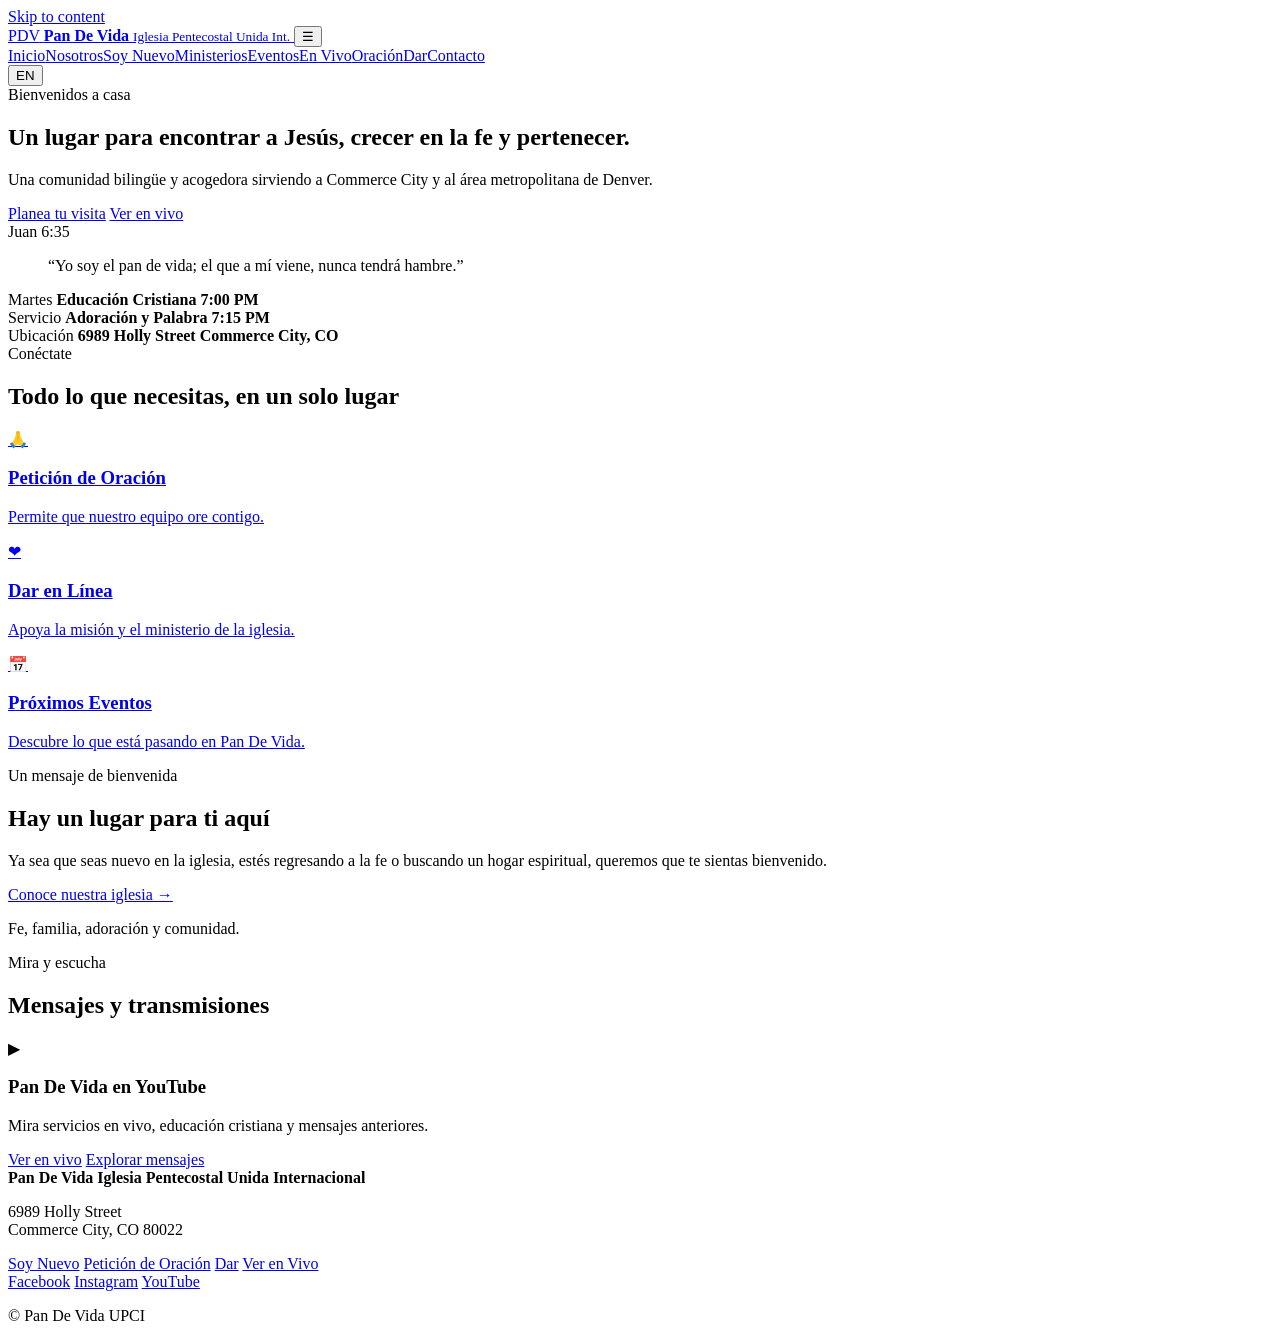
==== index.html @ 7f4f4ca1 "Add files via upload" ====
<!doctype html>
<html lang="es">
<head>
  <meta charset="utf-8">
  <meta name="viewport" content="width=device-width, initial-scale=1">
  <meta name="theme-color" content="#10283c">
  <meta name="description" content="Pan De Vida Iglesia Pentecostal Unida Internacional in Commerce City, Colorado.">
  <title>Inicio | Pan De Vida UPCI</title>
  <link rel="preconnect" href="https://fonts.googleapis.com">
  <link rel="preconnect" href="https://fonts.gstatic.com" crossorigin>
  <link href="https://fonts.googleapis.com/css2?family=DM+Sans:wght@400;500;600;700&family=Playfair+Display:wght@600;700&display=swap" rel="stylesheet">
  <link rel="stylesheet" href="assets/styles.css">
  <script defer src="assets/app.js"></script>
</head>
<body>
  <a class="skip-link" href="#main">Skip to content</a>
  <header class="site-header">
    <a class="brand" href="index.html" aria-label="Pan De Vida Home">
      <span class="brand-mark">PDV</span>
      <span class="brand-copy">
        <strong>Pan De Vida</strong>
        <small>Iglesia Pentecostal Unida Int.</small>
      </span>
    </a>

    <button class="menu-btn" aria-label="Open menu" aria-expanded="false">☰</button>

    <nav class="site-nav" aria-label="Primary navigation">
      <a href="index.html" data-es="Inicio" data-en="Home">Inicio</a><a href="about.html" data-es="Nosotros" data-en="About">Nosotros</a><a href="new-here.html" data-es="Soy Nuevo" data-en="New Here">Soy Nuevo</a><a href="ministries.html" data-es="Ministerios" data-en="Ministries">Ministerios</a><a href="events.html" data-es="Eventos" data-en="Events">Eventos</a><a href="watch.html" data-es="En Vivo" data-en="Watch">En Vivo</a><a href="prayer.html" data-es="Oración" data-en="Prayer">Oración</a><a href="giving.html" data-es="Dar" data-en="Give">Dar</a><a href="contact.html" data-es="Contacto" data-en="Contact">Contacto</a>
    </nav>

    <button id="lang-toggle" class="lang-btn" type="button" aria-label="Switch language">EN</button>
  </header>

  <main id="main">
    
<section class="hero home-hero">
  <div class="hero-content">
    <span class="eyebrow" data-es="Bienvenidos a casa" data-en="Welcome home">Bienvenidos a casa</span>
    <h1 data-es="Un lugar para encontrar a Jesús, crecer en la fe y pertenecer."
        data-en="A place to encounter Jesus, grow in faith, and belong.">
      Un lugar para encontrar a Jesús, crecer en la fe y pertenecer.
    </h1>
    <p data-es="Una comunidad bilingüe y acogedora sirviendo a Commerce City y al área metropolitana de Denver."
       data-en="A welcoming bilingual church serving Commerce City and the Denver metro area.">
      Una comunidad bilingüe y acogedora sirviendo a Commerce City y al área metropolitana de Denver.
    </p>
    <div class="actions">
      <a class="btn primary" href="new-here.html" data-es="Planea tu visita" data-en="Plan your visit">Planea tu visita</a>
      <a class="btn secondary light" href="https://www.youtube.com/@pdvradioint/live" target="_blank" rel="noopener" data-es="Ver en vivo" data-en="Watch live">Ver en vivo</a>
    </div>
  </div>
  <div class="hero-panel">
    <span class="panel-kicker">Juan 6:35</span>
    <blockquote data-es="“Yo soy el pan de vida; el que a mí viene, nunca tendrá hambre.”"
                data-en="“I am the bread of life. Whoever comes to me will never go hungry.”">
      “Yo soy el pan de vida; el que a mí viene, nunca tendrá hambre.”
    </blockquote>
  </div>
</section>

<section class="service-strip">
  <div>
    <span data-es="Martes" data-en="Tuesday">Martes</span>
    <strong data-es="Educación Cristiana" data-en="Christian Education">Educación Cristiana</strong>
    <b>7:00 PM</b>
  </div>
  <div>
    <span data-es="Servicio" data-en="Service">Servicio</span>
    <strong data-es="Adoración y Palabra" data-en="Worship and Word">Adoración y Palabra</strong>
    <b>7:15 PM</b>
  </div>
  <div>
    <span data-es="Ubicación" data-en="Location">Ubicación</span>
    <strong>6989 Holly Street</strong>
    <b>Commerce City, CO</b>
  </div>
</section>

<section class="section">
  <div class="section-heading">
    <span class="eyebrow" data-es="Conéctate" data-en="Get connected">Conéctate</span>
    <h2 data-es="Todo lo que necesitas, en un solo lugar" data-en="Everything you need, in one place">Todo lo que necesitas, en un solo lugar</h2>
  </div>
  <div class="card-grid three">
    <a class="feature-card" href="prayer.html">
      <span class="icon">🙏</span>
      <h3 data-es="Petición de Oración" data-en="Prayer Request">Petición de Oración</h3>
      <p data-es="Permite que nuestro equipo ore contigo." data-en="Let our ministry team pray with you.">Permite que nuestro equipo ore contigo.</p>
    </a>
    <a class="feature-card" href="giving.html">
      <span class="icon">❤</span>
      <h3 data-es="Dar en Línea" data-en="Give Online">Dar en Línea</h3>
      <p data-es="Apoya la misión y el ministerio de la iglesia." data-en="Support the mission and ministry of the church.">Apoya la misión y el ministerio de la iglesia.</p>
    </a>
    <a class="feature-card" href="events.html">
      <span class="icon">📅</span>
      <h3 data-es="Próximos Eventos" data-en="Upcoming Events">Próximos Eventos</h3>
      <p data-es="Descubre lo que está pasando en Pan De Vida." data-en="See what is happening at Pan De Vida.">Descubre lo que está pasando en Pan De Vida.</p>
    </a>
  </div>
</section>

<section class="split-section dark">
  <div>
    <span class="eyebrow gold" data-es="Un mensaje de bienvenida" data-en="A welcome message">Un mensaje de bienvenida</span>
    <h2 data-es="Hay un lugar para ti aquí" data-en="There is a place for you here">Hay un lugar para ti aquí</h2>
    <p data-es="Ya sea que seas nuevo en la iglesia, estés regresando a la fe o buscando un hogar espiritual, queremos que te sientas bienvenido."
       data-en="Whether you are new to church, returning to faith, or looking for a spiritual home, we want you to feel welcome.">
      Ya sea que seas nuevo en la iglesia, estés regresando a la fe o buscando un hogar espiritual, queremos que te sientas bienvenido.
    </p>
    <a class="text-link light-link" href="about.html" data-es="Conoce nuestra iglesia →" data-en="Learn about our church →">Conoce nuestra iglesia →</a>
  </div>
  <div class="quote-card">
    <p data-es="Fe, familia, adoración y comunidad." data-en="Faith, family, worship, and community.">Fe, familia, adoración y comunidad.</p>
  </div>
</section>

<section class="section">
  <div class="section-heading">
    <span class="eyebrow" data-es="Mira y escucha" data-en="Watch and listen">Mira y escucha</span>
    <h2 data-es="Mensajes y transmisiones" data-en="Messages and livestreams">Mensajes y transmisiones</h2>
  </div>
  <div class="media-preview">
    <div class="play-circle">▶</div>
    <div>
      <h3 data-es="Pan De Vida en YouTube" data-en="Pan De Vida on YouTube">Pan De Vida en YouTube</h3>
      <p data-es="Mira servicios en vivo, educación cristiana y mensajes anteriores."
         data-en="Watch live services, Christian education, and archived messages.">
        Mira servicios en vivo, educación cristiana y mensajes anteriores.
      </p>
      <div class="actions">
        <a class="btn primary" href="https://www.youtube.com/@pdvradioint/live" target="_blank" rel="noopener" data-es="Ver en vivo" data-en="Watch live">Ver en vivo</a>
        <a class="btn secondary" href="watch.html" data-es="Explorar mensajes" data-en="Browse messages">Explorar mensajes</a>
      </div>
    </div>
  </div>
</section>

  </main>

  <footer class="site-footer">
    <div>
      <strong>Pan De Vida Iglesia Pentecostal Unida Internacional</strong>
      <p>6989 Holly Street<br>Commerce City, CO 80022</p>
    </div>
    <div class="footer-links">
      <a href="new-here.html" data-es="Soy Nuevo" data-en="New Here">Soy Nuevo</a>
      <a href="prayer.html" data-es="Petición de Oración" data-en="Prayer Request">Petición de Oración</a>
      <a href="giving.html" data-es="Dar" data-en="Give">Dar</a>
      <a href="watch.html" data-es="Ver en Vivo" data-en="Watch Live">Ver en Vivo</a>
    </div>
    <div class="footer-links">
      <a href="https://www.facebook.com/PanDeVidaIglesiaPentecostalUnida/" target="_blank" rel="noopener">Facebook</a>
      <a href="https://www.instagram.com/pandevidaupci/" target="_blank" rel="noopener">Instagram</a>
      <a href="https://www.youtube.com/@pdvradioint" target="_blank" rel="noopener">YouTube</a>
    </div>
    <p class="copyright">© <span id="year"></span> Pan De Vida UPCI</p>
  </footer>
</body>
</html>
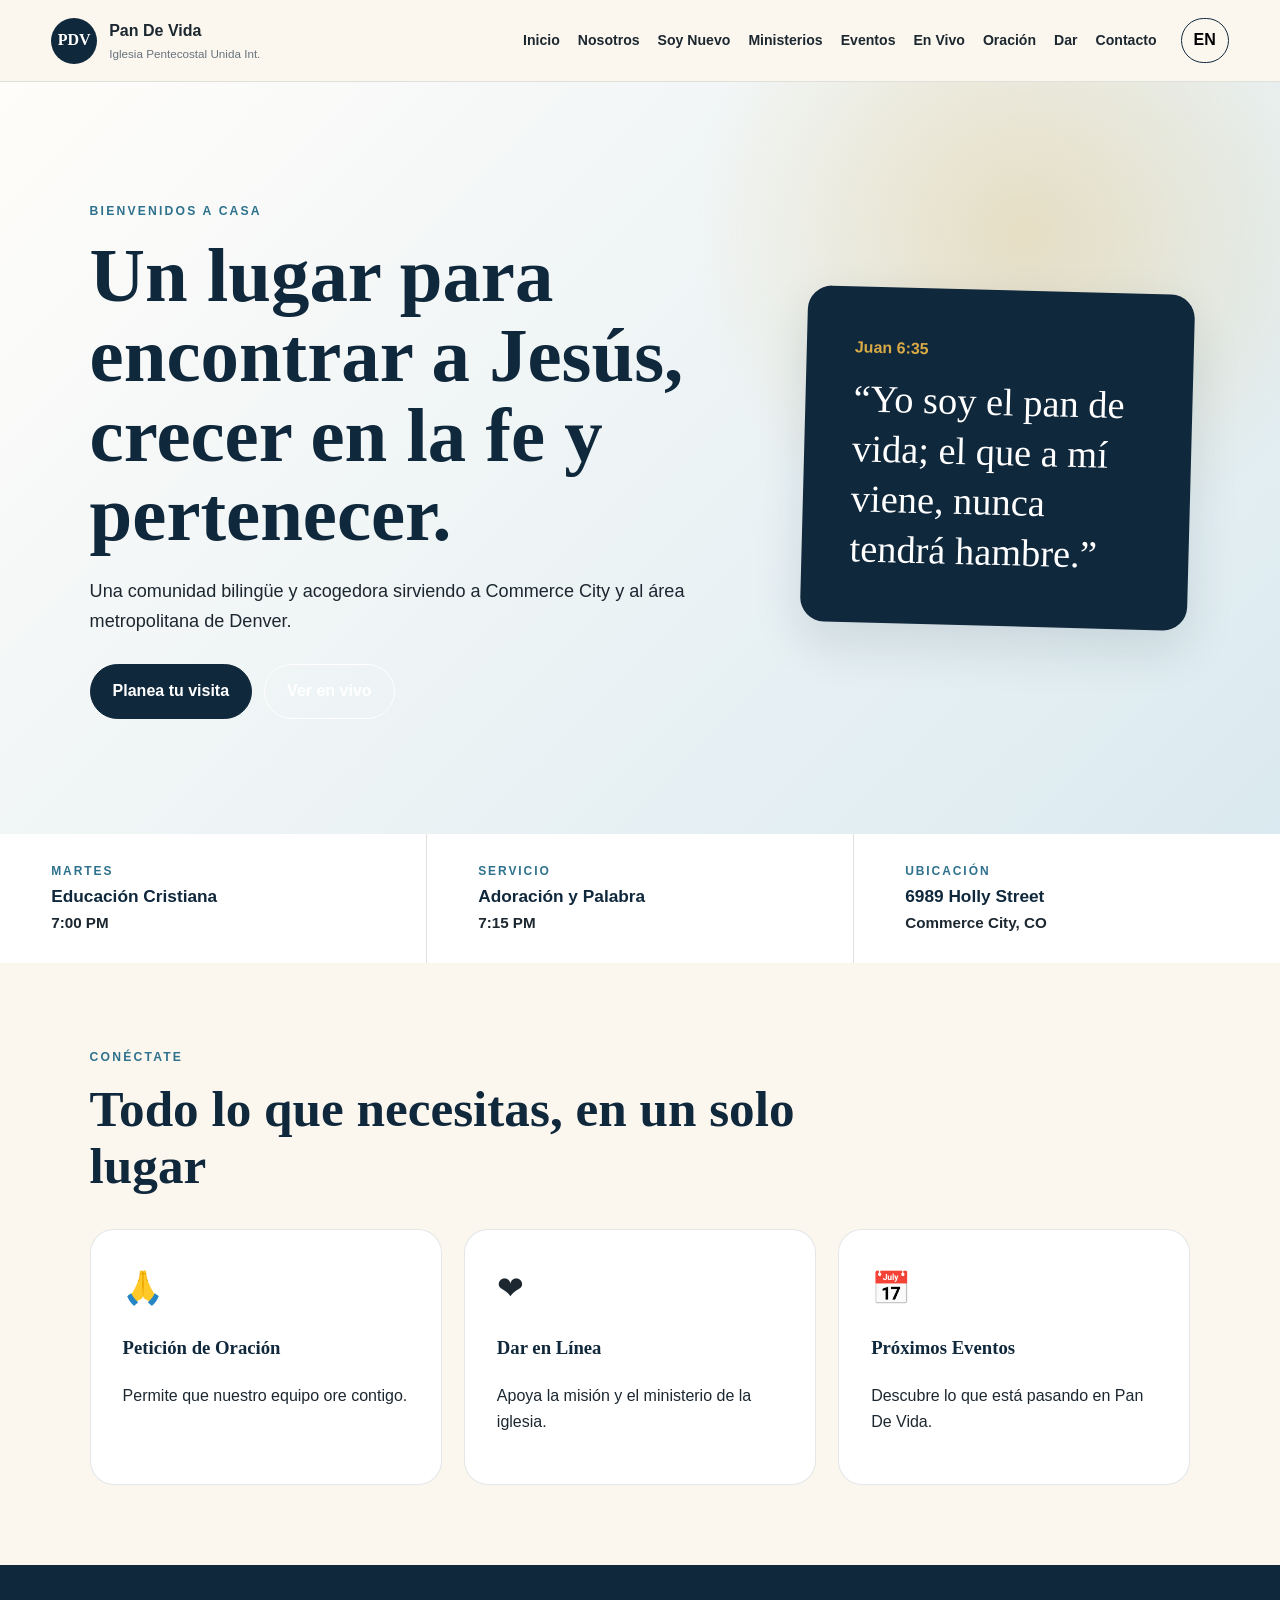
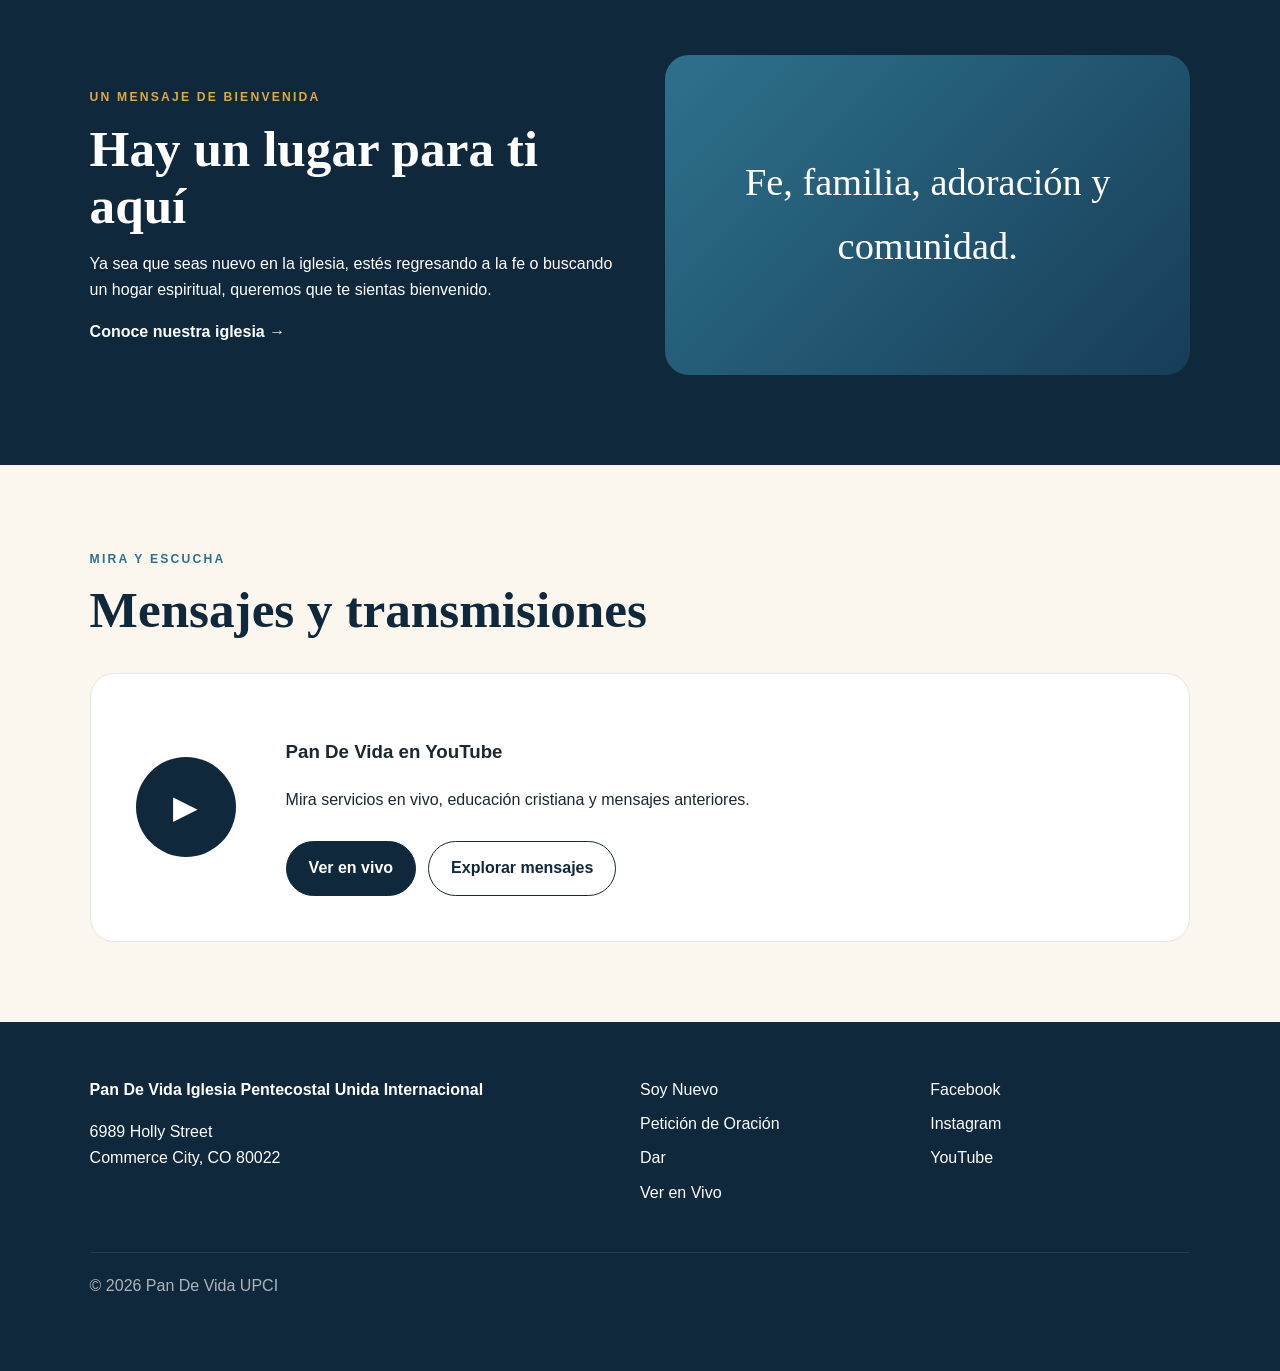
==== commit 669d44b2: "Add files via upload" ====
--- a/index.html
+++ b/index.html
@@ -9,8 +9,8 @@
   <link rel="preconnect" href="https://fonts.googleapis.com">
   <link rel="preconnect" href="https://fonts.gstatic.com" crossorigin>
   <link href="https://fonts.googleapis.com/css2?family=DM+Sans:wght@400;500;600;700&family=Playfair+Display:wght@600;700&display=swap" rel="stylesheet">
-  <link rel="stylesheet" href="assets/styles.css">
-  <script defer src="assets/app.js"></script>
+  <link rel="stylesheet" href="styles.css">
+  <script defer src="app.js"></script>
 </head>
 <body>
   <a class="skip-link" href="#main">Skip to content</a>
--- a/styles.css
+++ b/styles.css
@@ -0,0 +1,294 @@
+
+:root{
+  --navy:#10283c;
+  --navy-2:#173d57;
+  --blue:#2e718d;
+  --sky:#dcecf2;
+  --cream:#fbf7ee;
+  --gold:#d9aa46;
+  --ink:#1c2730;
+  --muted:#67737c;
+  --white:#ffffff;
+  --border:rgba(16,40,60,.11);
+  --shadow:0 20px 50px rgba(16,40,60,.12);
+  --radius:24px;
+}
+*{box-sizing:border-box}
+html{scroll-behavior:smooth}
+body{
+  margin:0;
+  font-family:"DM Sans",sans-serif;
+  color:var(--ink);
+  background:var(--cream);
+  line-height:1.65;
+}
+a{color:inherit;text-decoration:none}
+img{max-width:100%;display:block}
+button,input,textarea{font:inherit}
+.skip-link{position:absolute;left:-999px;top:0}
+.skip-link:focus{left:10px;top:10px;background:#fff;padding:10px;z-index:999}
+
+.site-header{
+  min-height:82px;
+  padding:0 clamp(18px,4vw,64px);
+  display:flex;
+  align-items:center;
+  gap:24px;
+  position:sticky;
+  top:0;
+  z-index:50;
+  background:rgba(251,247,238,.94);
+  border-bottom:1px solid var(--border);
+  backdrop-filter:blur(14px);
+}
+.brand{display:flex;align-items:center;gap:12px;margin-right:auto}
+.brand-mark{
+  width:46px;height:46px;border-radius:50%;
+  display:grid;place-items:center;
+  background:var(--navy);color:#fff;
+  font-family:"Playfair Display",serif;font-weight:700;
+}
+.brand-copy strong,.brand-copy small{display:block}
+.brand-copy small{font-size:.73rem;color:var(--muted)}
+.site-nav{display:flex;gap:18px;align-items:center}
+.site-nav a{font-size:.88rem;font-weight:700}
+.site-nav a:hover{color:var(--blue)}
+.lang-btn,.menu-btn{
+  border:1px solid var(--navy);
+  background:transparent;
+  border-radius:999px;
+  padding:8px 12px;
+  font-weight:700;
+  cursor:pointer;
+}
+.menu-btn{display:none;font-size:1.1rem}
+
+.home-hero{
+  min-height:680px;
+  padding:clamp(70px,9vw,130px) clamp(20px,7vw,110px);
+  display:grid;
+  grid-template-columns:1.25fr .75fr;
+  gap:70px;
+  align-items:center;
+  background:
+    radial-gradient(circle at 80% 20%,rgba(217,170,70,.28),transparent 28%),
+    linear-gradient(135deg,#fffdfa 0%,#dbeaf0 100%);
+}
+.hero-content h1,.page-hero h1{
+  font-family:"Playfair Display",serif;
+  color:var(--navy);
+  font-size:clamp(2.9rem,6vw,5.8rem);
+  line-height:1.04;
+  margin:.16em 0 .28em;
+}
+.hero-content p,.page-hero p{max-width:720px;font-size:1.13rem}
+.eyebrow{
+  text-transform:uppercase;
+  letter-spacing:.18em;
+  font-size:.76rem;
+  font-weight:800;
+  color:var(--blue);
+}
+.gold{color:var(--gold)}
+.actions{display:flex;gap:12px;flex-wrap:wrap;margin-top:28px}
+.btn{
+  display:inline-flex;align-items:center;justify-content:center;
+  padding:13px 22px;border-radius:999px;
+  border:1px solid var(--navy);
+  font-weight:800;cursor:pointer;
+  transition:.2s ease;
+}
+.btn:hover{transform:translateY(-2px)}
+.primary{background:var(--navy);color:#fff}
+.secondary{background:transparent;color:var(--navy)}
+.light{color:#fff;border-color:#fff}
+.hero-panel{
+  padding:48px;
+  background:var(--navy);
+  color:#fff;
+  border-radius:var(--radius);
+  box-shadow:var(--shadow);
+  transform:rotate(1.5deg);
+}
+.panel-kicker{color:var(--gold);font-weight:800}
+.hero-panel blockquote{
+  margin:14px 0 0;
+  font-family:"Playfair Display",serif;
+  font-size:clamp(2rem,3vw,3rem);
+  line-height:1.3;
+}
+
+.service-strip{
+  display:grid;
+  grid-template-columns:repeat(3,1fr);
+  gap:1px;
+  background:var(--border);
+}
+.service-strip>div{
+  padding:28px clamp(20px,4vw,55px);
+  background:#fff;
+}
+.service-strip span,.service-strip strong,.service-strip b{display:block}
+.service-strip span{font-size:.75rem;text-transform:uppercase;letter-spacing:.16em;color:var(--blue);font-weight:800}
+.service-strip strong{font-size:1.08rem;color:var(--navy)}
+.service-strip b{font-size:.95rem}
+
+.section{padding:80px clamp(20px,7vw,110px)}
+.section.compact{padding-top:0}
+.section-heading{max-width:780px;margin-bottom:34px}
+.section-heading h2,.split-section h2,.cta-band h2{
+  font-family:"Playfair Display",serif;
+  color:var(--navy);
+  font-size:clamp(2.2rem,4vw,4rem);
+  line-height:1.12;
+  margin:.2em 0;
+}
+.card-grid{display:grid;gap:22px}
+.card-grid.three{grid-template-columns:repeat(3,1fr)}
+.card-grid.two{grid-template-columns:repeat(2,1fr)}
+.feature-card,.content-card,.ministry-card,.faq-card{
+  background:#fff;border:1px solid var(--border);border-radius:var(--radius);
+  padding:32px;transition:.2s ease;
+}
+.feature-card:hover,.ministry-card:hover{transform:translateY(-4px);box-shadow:var(--shadow)}
+.feature-card h3,.content-card h2,.ministry-card h3{
+  font-family:"Playfair Display",serif;color:var(--navy);
+}
+.icon{font-size:2rem}.ministry-card span{font-size:2rem}
+.text-link{font-weight:800;color:var(--blue)}
+
+.split-section{
+  padding:90px clamp(20px,7vw,110px);
+  display:grid;grid-template-columns:1fr 1fr;gap:50px;align-items:center;
+}
+.dark{background:var(--navy);color:#fff}
+.dark h2{color:#fff}
+.quote-card{
+  min-height:320px;
+  display:grid;place-items:center;
+  background:linear-gradient(135deg,var(--blue),var(--navy-2));
+  border-radius:var(--radius);
+  padding:40px;
+  font-family:"Playfair Display",serif;
+  font-size:2.4rem;
+  text-align:center;
+}
+.light-link{color:#fff}
+
+.media-preview{
+  padding:45px;
+  display:grid;grid-template-columns:120px 1fr;gap:30px;align-items:center;
+  background:#fff;border:1px solid var(--border);border-radius:var(--radius);
+}
+.play-circle{
+  width:100px;height:100px;border-radius:50%;
+  background:var(--navy);color:#fff;display:grid;place-items:center;font-size:2rem;
+}
+
+.page-hero{
+  padding:100px clamp(20px,7vw,110px) 60px;
+  background:linear-gradient(135deg,#fff,var(--sky));
+}
+.page-hero h1{font-size:clamp(2.8rem,5vw,5rem)}
+.centered{text-align:center;min-height:58vh;display:flex;flex-direction:column;align-items:center;justify-content:center}
+
+.faq-grid{display:grid;grid-template-columns:repeat(2,1fr);gap:20px}
+.faq-card h3{color:var(--navy);margin-top:0}
+.cta-band{
+  margin:0 clamp(20px,7vw,110px) 80px;
+  padding:42px;
+  display:flex;justify-content:space-between;gap:30px;align-items:center;
+  background:var(--navy);color:#fff;border-radius:var(--radius);
+}
+.cta-band h2{color:#fff;margin:0}
+
+.event-list{display:grid;gap:18px}
+.event-card{
+  display:grid;grid-template-columns:120px 1fr auto;gap:26px;align-items:center;
+  background:#fff;border:1px solid var(--border);border-radius:20px;padding:24px;
+}
+.event-date{
+  background:var(--navy);color:#fff;border-radius:16px;padding:18px;text-align:center;font-weight:800;
+}
+.event-card h2{margin:0;color:var(--navy)}
+
+.video-shell{
+  width:min(100%,1100px);margin:0 auto;
+  aspect-ratio:16/9;background:#000;border-radius:var(--radius);overflow:hidden;box-shadow:var(--shadow);
+}
+.video-shell iframe{width:100%;height:100%;border:0}
+.center-actions{display:flex;gap:12px;justify-content:center;flex-wrap:wrap;margin:28px 0}
+.notice{
+  max-width:1100px;margin:28px auto 0;padding:18px 22px;
+  background:#fff4d8;border-left:5px solid var(--gold);border-radius:12px;
+}
+
+.form-card{
+  max-width:900px;margin:0 auto;background:#fff;border:1px solid var(--border);
+  border-radius:var(--radius);padding:34px;
+}
+.form-grid{display:grid;grid-template-columns:1fr 1fr;gap:18px}
+.form-card label:not(.check-row){display:grid;gap:7px;margin-bottom:18px;font-weight:800}
+.form-card input,.form-card textarea{
+  width:100%;padding:14px;border:1px solid #c9d2d8;border-radius:12px;background:#fff;
+}
+.check-row{display:flex;gap:10px;align-items:flex-start;margin:14px 0}
+.check-row input{width:auto;margin-top:6px}
+.form-note{font-size:.84rem;color:var(--muted)}
+
+.giving-box{
+  text-align:center;
+  padding:60px 30px;
+  background:linear-gradient(135deg,var(--navy),var(--blue));
+  color:#fff;border-radius:var(--radius);box-shadow:var(--shadow);
+}
+.giving-box h2{font-family:"Playfair Display",serif;font-size:clamp(2rem,4vw,3.8rem)}
+.icon-large{font-size:3rem;display:block}
+.giving-number{
+  display:block;font-family:"Playfair Display",serif;
+  font-size:clamp(2.6rem,6vw,5.2rem);font-weight:700;color:var(--gold);margin:.12em 0;
+}
+.gold-btn{background:var(--gold);border-color:var(--gold);color:var(--navy)}
+
+.social-list{display:grid}
+.social-list a{
+  display:flex;justify-content:space-between;
+  padding:14px 0;border-bottom:1px solid var(--border);font-weight:800;
+}
+.map{width:100%;height:420px;border:0;border-radius:var(--radius);margin-top:28px}
+
+.site-footer{
+  padding:55px clamp(20px,7vw,110px);
+  background:var(--navy);color:#fff;
+  display:grid;grid-template-columns:2fr 1fr 1fr;gap:30px;
+}
+.footer-links{display:grid;align-content:start;gap:8px}
+.copyright{grid-column:1/-1;border-top:1px solid rgba(255,255,255,.15);padding-top:20px;opacity:.65}
+
+@media(max-width:1080px){
+  .site-nav{
+    display:none;position:absolute;top:82px;left:0;right:0;
+    background:var(--cream);padding:22px;flex-direction:column;align-items:flex-start;
+    border-bottom:1px solid var(--border);
+  }
+  .site-nav.open{display:flex}
+  .menu-btn{display:block}
+  .home-hero{grid-template-columns:1fr}
+  .hero-panel{transform:none}
+}
+@media(max-width:820px){
+  .card-grid.three,.card-grid.two,.faq-grid,.split-section,.service-strip{grid-template-columns:1fr}
+  .media-preview{grid-template-columns:1fr}
+  .event-card{grid-template-columns:1fr}
+  .cta-band{flex-direction:column;align-items:flex-start}
+  .site-footer{grid-template-columns:1fr}
+  .copyright{grid-column:auto}
+}
+@media(max-width:560px){
+  .brand-copy small{display:none}
+  .site-header{gap:10px}
+  .form-grid{grid-template-columns:1fr}
+  .hero-content h1{font-size:2.75rem}
+  .section{padding:60px 18px}
+  .page-hero{padding:80px 18px 45px}
+}
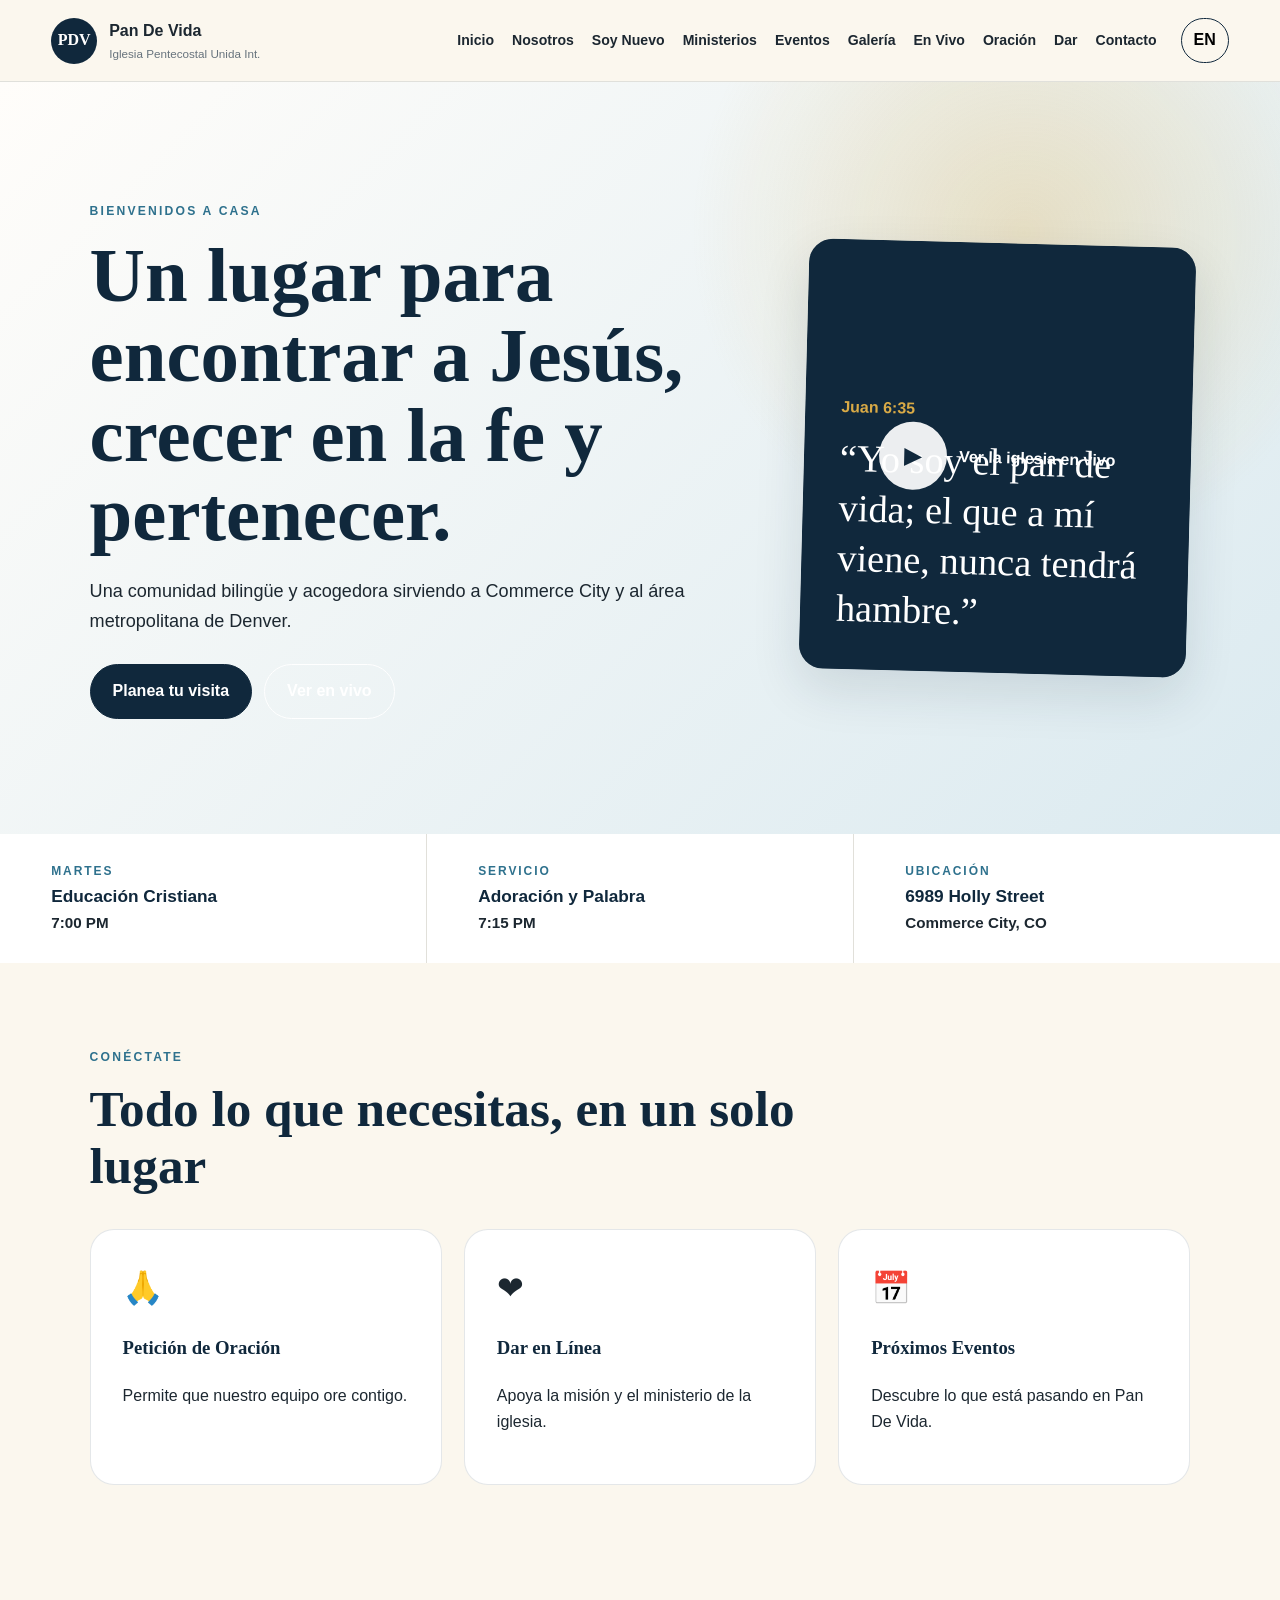
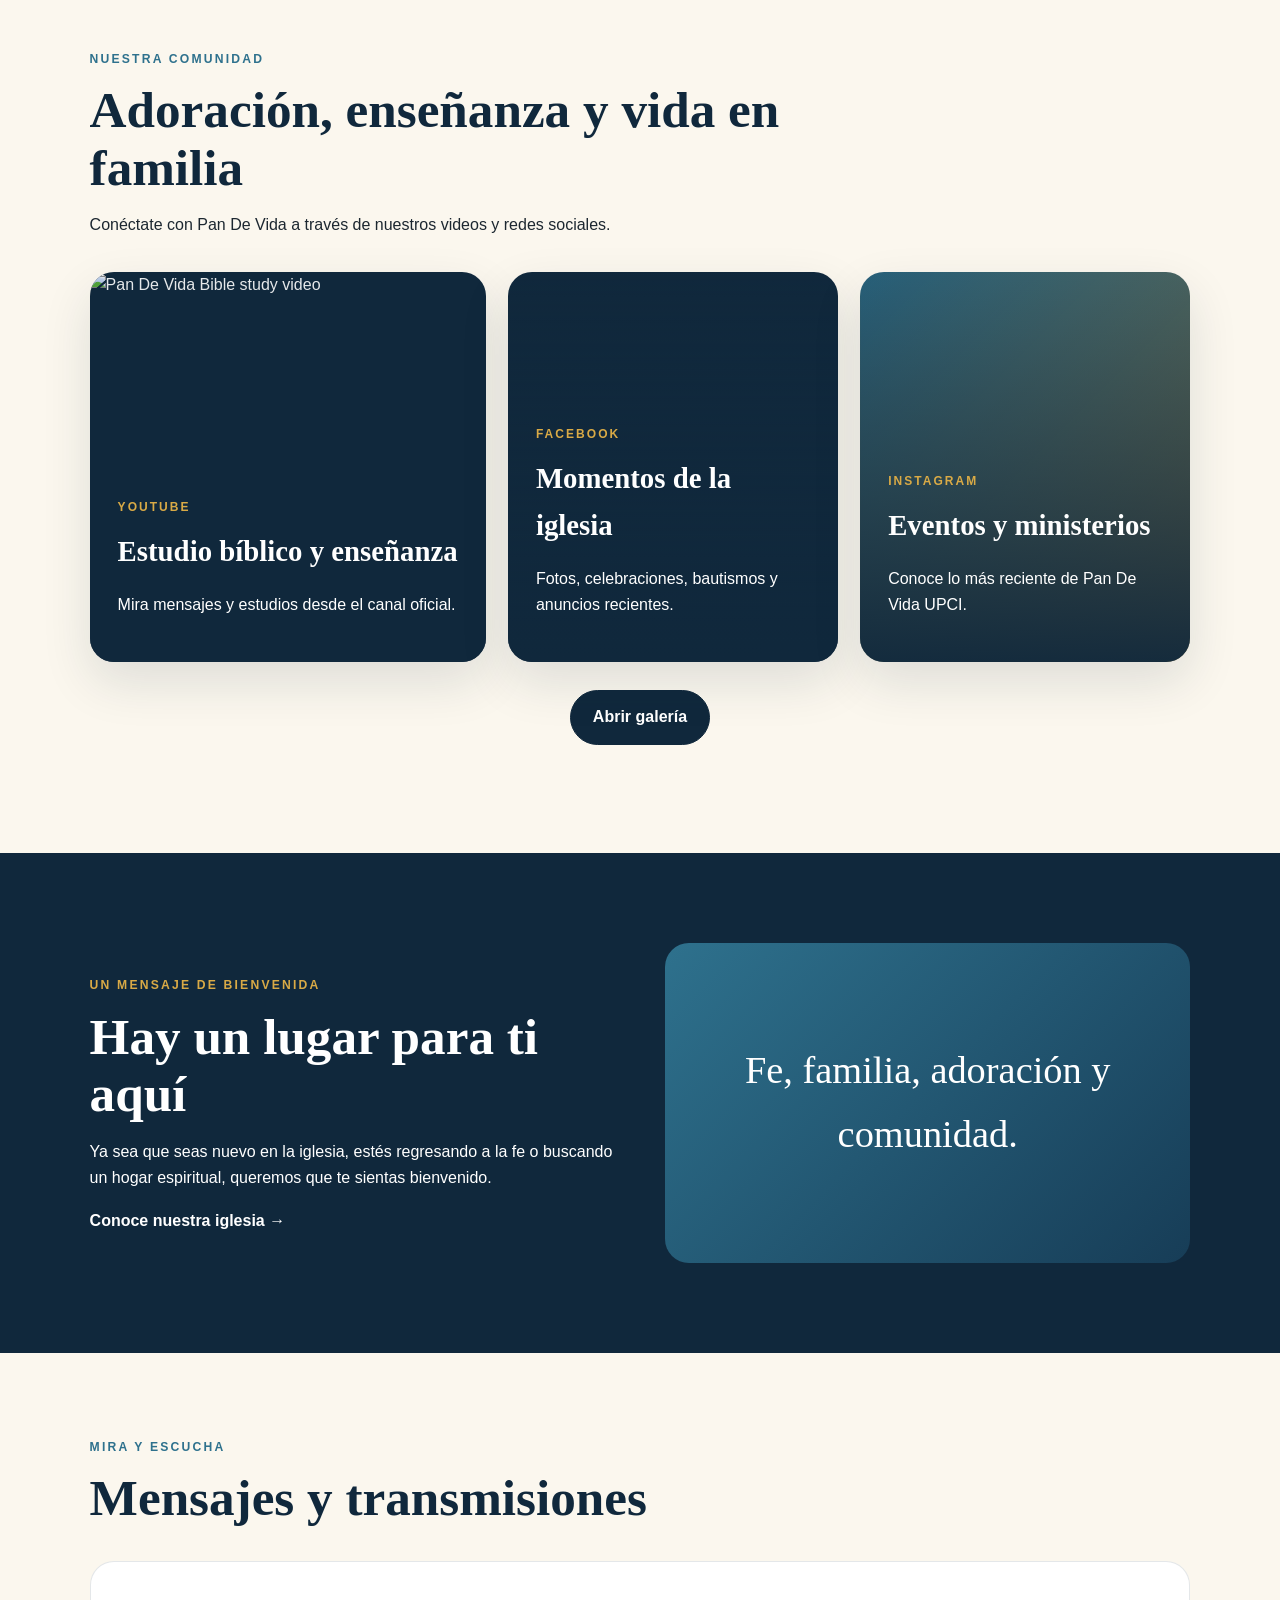
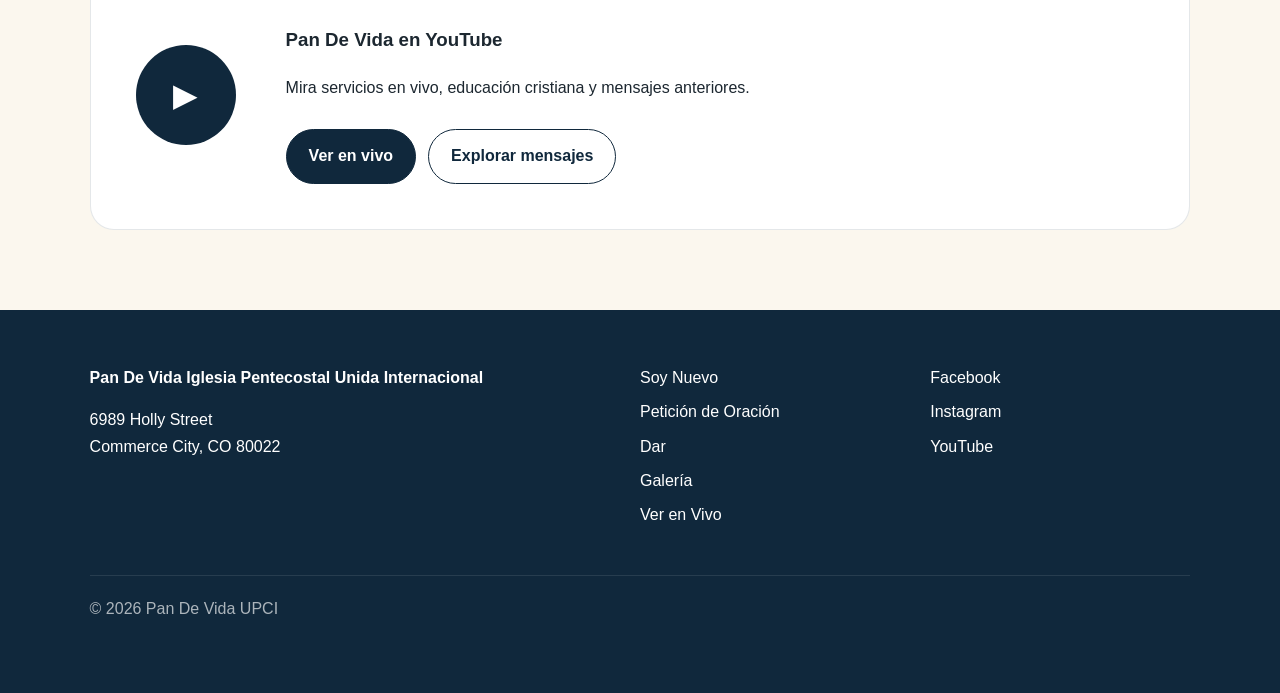
==== commit 82576e46: "Add files via upload" ====
--- a/index.html
+++ b/index.html
@@ -26,7 +26,7 @@
     <button class="menu-btn" aria-label="Open menu" aria-expanded="false">☰</button>
 
     <nav class="site-nav" aria-label="Primary navigation">
-      <a href="index.html" data-es="Inicio" data-en="Home">Inicio</a><a href="about.html" data-es="Nosotros" data-en="About">Nosotros</a><a href="new-here.html" data-es="Soy Nuevo" data-en="New Here">Soy Nuevo</a><a href="ministries.html" data-es="Ministerios" data-en="Ministries">Ministerios</a><a href="events.html" data-es="Eventos" data-en="Events">Eventos</a><a href="watch.html" data-es="En Vivo" data-en="Watch">En Vivo</a><a href="prayer.html" data-es="Oración" data-en="Prayer">Oración</a><a href="giving.html" data-es="Dar" data-en="Give">Dar</a><a href="contact.html" data-es="Contacto" data-en="Contact">Contacto</a>
+      <a href="index.html" data-es="Inicio" data-en="Home">Inicio</a><a href="about.html" data-es="Nosotros" data-en="About">Nosotros</a><a href="new-here.html" data-es="Soy Nuevo" data-en="New Here">Soy Nuevo</a><a href="ministries.html" data-es="Ministerios" data-en="Ministries">Ministerios</a><a href="events.html" data-es="Eventos" data-en="Events">Eventos</a><a href="gallery.html" data-es="Galería" data-en="Gallery">Galería</a><a href="watch.html" data-es="En Vivo" data-en="Watch">En Vivo</a><a href="prayer.html" data-es="Oración" data-en="Prayer">Oración</a><a href="giving.html" data-es="Dar" data-en="Give">Dar</a><a href="contact.html" data-es="Contacto" data-en="Contact">Contacto</a>
     </nav>
 
     <button id="lang-toggle" class="lang-btn" type="button" aria-label="Switch language">EN</button>
@@ -34,7 +34,7 @@
 
   <main id="main">
     
-<section class="hero home-hero">
+<section class="hero home-hero media-hero">
   <div class="hero-content">
     <span class="eyebrow" data-es="Bienvenidos a casa" data-en="Welcome home">Bienvenidos a casa</span>
     <h1 data-es="Un lugar para encontrar a Jesús, crecer en la fe y pertenecer."
@@ -50,13 +50,20 @@
       <a class="btn secondary light" href="https://www.youtube.com/@pdvradioint/live" target="_blank" rel="noopener" data-es="Ver en vivo" data-en="Watch live">Ver en vivo</a>
     </div>
   </div>
-  <div class="hero-panel">
+  <div class="hero-panel video-poster">
+      <a class="poster-link" href="https://www.youtube.com/@pdvradioint/live" target="_blank" rel="noopener" aria-label="Watch Pan De Vida live">
+        <span class="poster-play">▶</span>
+        <span data-es="Ver la iglesia en vivo" data-en="Watch the church live">Ver la iglesia en vivo</span>
+      </a>
+      <div class="poster-overlay"></div>
+      <div class="poster-content">
     <span class="panel-kicker">Juan 6:35</span>
     <blockquote data-es="“Yo soy el pan de vida; el que a mí viene, nunca tendrá hambre.”"
                 data-en="“I am the bread of life. Whoever comes to me will never go hungry.”">
       “Yo soy el pan de vida; el que a mí viene, nunca tendrá hambre.”
     </blockquote>
-  </div>
+      </div>
+    </div>
 </section>
 
 <section class="service-strip">
@@ -98,6 +105,45 @@
       <h3 data-es="Próximos Eventos" data-en="Upcoming Events">Próximos Eventos</h3>
       <p data-es="Descubre lo que está pasando en Pan De Vida." data-en="See what is happening at Pan De Vida.">Descubre lo que está pasando en Pan De Vida.</p>
     </a>
+  </div>
+</section>
+
+
+<section class="section media-section">
+  <div class="section-heading">
+    <span class="eyebrow" data-es="Nuestra comunidad" data-en="Our community">Nuestra comunidad</span>
+    <h2 data-es="Adoración, enseñanza y vida en familia" data-en="Worship, teaching, and life together">Adoración, enseñanza y vida en familia</h2>
+    <p data-es="Conéctate con Pan De Vida a través de nuestros videos y redes sociales."
+       data-en="Connect with Pan De Vida through our videos and social media.">
+       Conéctate con Pan De Vida a través de nuestros videos y redes sociales.
+    </p>
+  </div>
+  <div class="media-grid">
+    <a class="media-card youtube-card" href="https://www.youtube.com/watch?v=n13n9nmO2DY" target="_blank" rel="noopener">
+      <img src="https://i.ytimg.com/vi/n13n9nmO2DY/hqdefault.jpg" alt="Pan De Vida Bible study video" loading="lazy">
+      <div class="media-card-copy">
+        <span>YouTube</span>
+        <h3 data-es="Estudio bíblico y enseñanza" data-en="Bible study and teaching">Estudio bíblico y enseñanza</h3>
+        <p data-es="Mira mensajes y estudios desde el canal oficial." data-en="Watch messages and studies from the official channel.">Mira mensajes y estudios desde el canal oficial.</p>
+      </div>
+    </a>
+    <a class="media-card social-photo-card facebook-photo" href="https://www.facebook.com/PanDeVidaIglesiaPentecostalUnida/" target="_blank" rel="noopener">
+      <div class="media-card-copy">
+        <span>Facebook</span>
+        <h3 data-es="Momentos de la iglesia" data-en="Church moments">Momentos de la iglesia</h3>
+        <p data-es="Fotos, celebraciones, bautismos y anuncios recientes." data-en="Photos, celebrations, baptisms, and recent announcements.">Fotos, celebraciones, bautismos y anuncios recientes.</p>
+      </div>
+    </a>
+    <a class="media-card social-photo-card instagram-photo" href="https://www.instagram.com/pandevidaupci/" target="_blank" rel="noopener">
+      <div class="media-card-copy">
+        <span>Instagram</span>
+        <h3 data-es="Eventos y ministerios" data-en="Events and ministries">Eventos y ministerios</h3>
+        <p data-es="Conoce lo más reciente de Pan De Vida UPCI." data-en="See the latest from Pan De Vida UPCI.">Conoce lo más reciente de Pan De Vida UPCI.</p>
+      </div>
+    </a>
+  </div>
+  <div class="center-actions">
+    <a class="btn primary" href="gallery.html" data-es="Abrir galería" data-en="Open gallery">Abrir galería</a>
   </div>
 </section>
 
@@ -148,7 +194,7 @@
       <a href="new-here.html" data-es="Soy Nuevo" data-en="New Here">Soy Nuevo</a>
       <a href="prayer.html" data-es="Petición de Oración" data-en="Prayer Request">Petición de Oración</a>
       <a href="giving.html" data-es="Dar" data-en="Give">Dar</a>
-      <a href="watch.html" data-es="Ver en Vivo" data-en="Watch Live">Ver en Vivo</a>
+      <a href="gallery.html" data-es="Galería" data-en="Gallery">Galería</a><a href="watch.html" data-es="Ver en Vivo" data-en="Watch Live">Ver en Vivo</a>
     </div>
     <div class="footer-links">
       <a href="https://www.facebook.com/PanDeVidaIglesiaPentecostalUnida/" target="_blank" rel="noopener">Facebook</a>
--- a/styles.css
+++ b/styles.css
@@ -292,3 +292,62 @@
   .section{padding:60px 18px}
   .page-hero{padding:80px 18px 45px}
 }
+
+
+/* Version 4 media additions */
+.media-hero{position:relative;overflow:hidden}
+.video-poster{
+  position:relative;
+  min-height:430px;
+  overflow:hidden;
+  background-image:
+    linear-gradient(to top,rgba(16,40,60,.9),rgba(16,40,60,.15)),
+    url("https://i.ytimg.com/vi/n13n9nmO2DY/maxresdefault.jpg");
+  background-size:cover;
+  background-position:center;
+}
+.poster-overlay{position:absolute;inset:0;background:linear-gradient(135deg,rgba(16,40,60,.15),rgba(16,40,60,.65))}
+.poster-content{position:absolute;left:36px;right:36px;bottom:35px;z-index:2}
+.poster-link{
+  position:absolute;inset:0;z-index:3;
+  display:flex;align-items:center;justify-content:center;gap:12px;
+  color:#fff;font-weight:800;
+}
+.poster-play{width:68px;height:68px;border-radius:50%;display:grid;place-items:center;background:rgba(255,255,255,.92);color:var(--navy);font-size:1.35rem}
+.media-grid{display:grid;grid-template-columns:1.2fr 1fr 1fr;gap:22px}
+.media-card{
+  min-height:390px;border-radius:var(--radius);overflow:hidden;position:relative;
+  display:flex;align-items:flex-end;background:var(--navy);color:#fff;box-shadow:var(--shadow)
+}
+.media-card img{position:absolute;inset:0;width:100%;height:100%;object-fit:cover}
+.media-card::after{content:"";position:absolute;inset:0;background:linear-gradient(to top,rgba(16,40,60,.95),rgba(16,40,60,.08))}
+.media-card-copy{position:relative;z-index:2;padding:28px}
+.media-card-copy span{font-size:.75rem;text-transform:uppercase;letter-spacing:.17em;color:var(--gold);font-weight:800}
+.media-card-copy h3{font-family:"Playfair Display",serif;font-size:1.8rem;margin:.3em 0}
+.social-photo-card{background-size:cover;background-position:center}
+.facebook-photo{background-image:linear-gradient(to top,rgba(16,40,60,.95),rgba(16,40,60,.2)),url("https://i.ytimg.com/vi/n13n9nmO2DY/hqdefault.jpg");background-position:30% center}
+.instagram-photo{background-image:linear-gradient(135deg,rgba(46,113,141,.82),rgba(217,170,70,.5))}
+.gallery-hero{background:linear-gradient(135deg,#fff,var(--sky))}
+.gallery-grid{display:grid;grid-template-columns:repeat(2,1fr);gap:22px}
+.gallery-item{min-height:360px;border-radius:var(--radius);overflow:hidden;position:relative;display:flex;align-items:flex-end;background:var(--navy);color:#fff;box-shadow:var(--shadow)}
+.gallery-item.wide{grid-column:1/-1;min-height:520px}
+.gallery-item img{position:absolute;inset:0;width:100%;height:100%;object-fit:cover}
+.gallery-item::after{content:"";position:absolute;inset:0;background:linear-gradient(to top,rgba(16,40,60,.92),rgba(16,40,60,.08))}
+.gallery-caption{position:relative;z-index:2;padding:30px}
+.gallery-caption span{text-transform:uppercase;letter-spacing:.16em;font-size:.75rem;color:var(--gold);font-weight:800}
+.gallery-caption h2{font-family:"Playfair Display",serif;font-size:2rem;margin:.2em 0}
+.facebook-tile{background:linear-gradient(135deg,#204b75,#10283c)}
+.instagram-tile{background:linear-gradient(135deg,#7f3c8d,#d16a55,#d9aa46)}
+.youth-tile{background:linear-gradient(135deg,#173d57,#2e718d)}
+.live-tile{background:linear-gradient(135deg,#7d1422,#d83b4c)}
+.facebook-video-frame{max-width:900px;margin:0 auto;border-radius:var(--radius);overflow:hidden;background:#000;box-shadow:var(--shadow)}
+.facebook-video-frame iframe{display:block;width:100%;max-width:100%;aspect-ratio:16/9;height:auto}
+.responsive-video{aspect-ratio:16/9;border-radius:16px;overflow:hidden;background:#000;margin-bottom:20px}
+.responsive-video iframe{width:100%;height:100%;border:0}
+.video-content-card{padding:22px}
+
+@media(max-width:900px){
+  .media-grid{grid-template-columns:1fr}
+  .gallery-grid{grid-template-columns:1fr}
+  .gallery-item.wide{grid-column:auto;min-height:360px}
+}
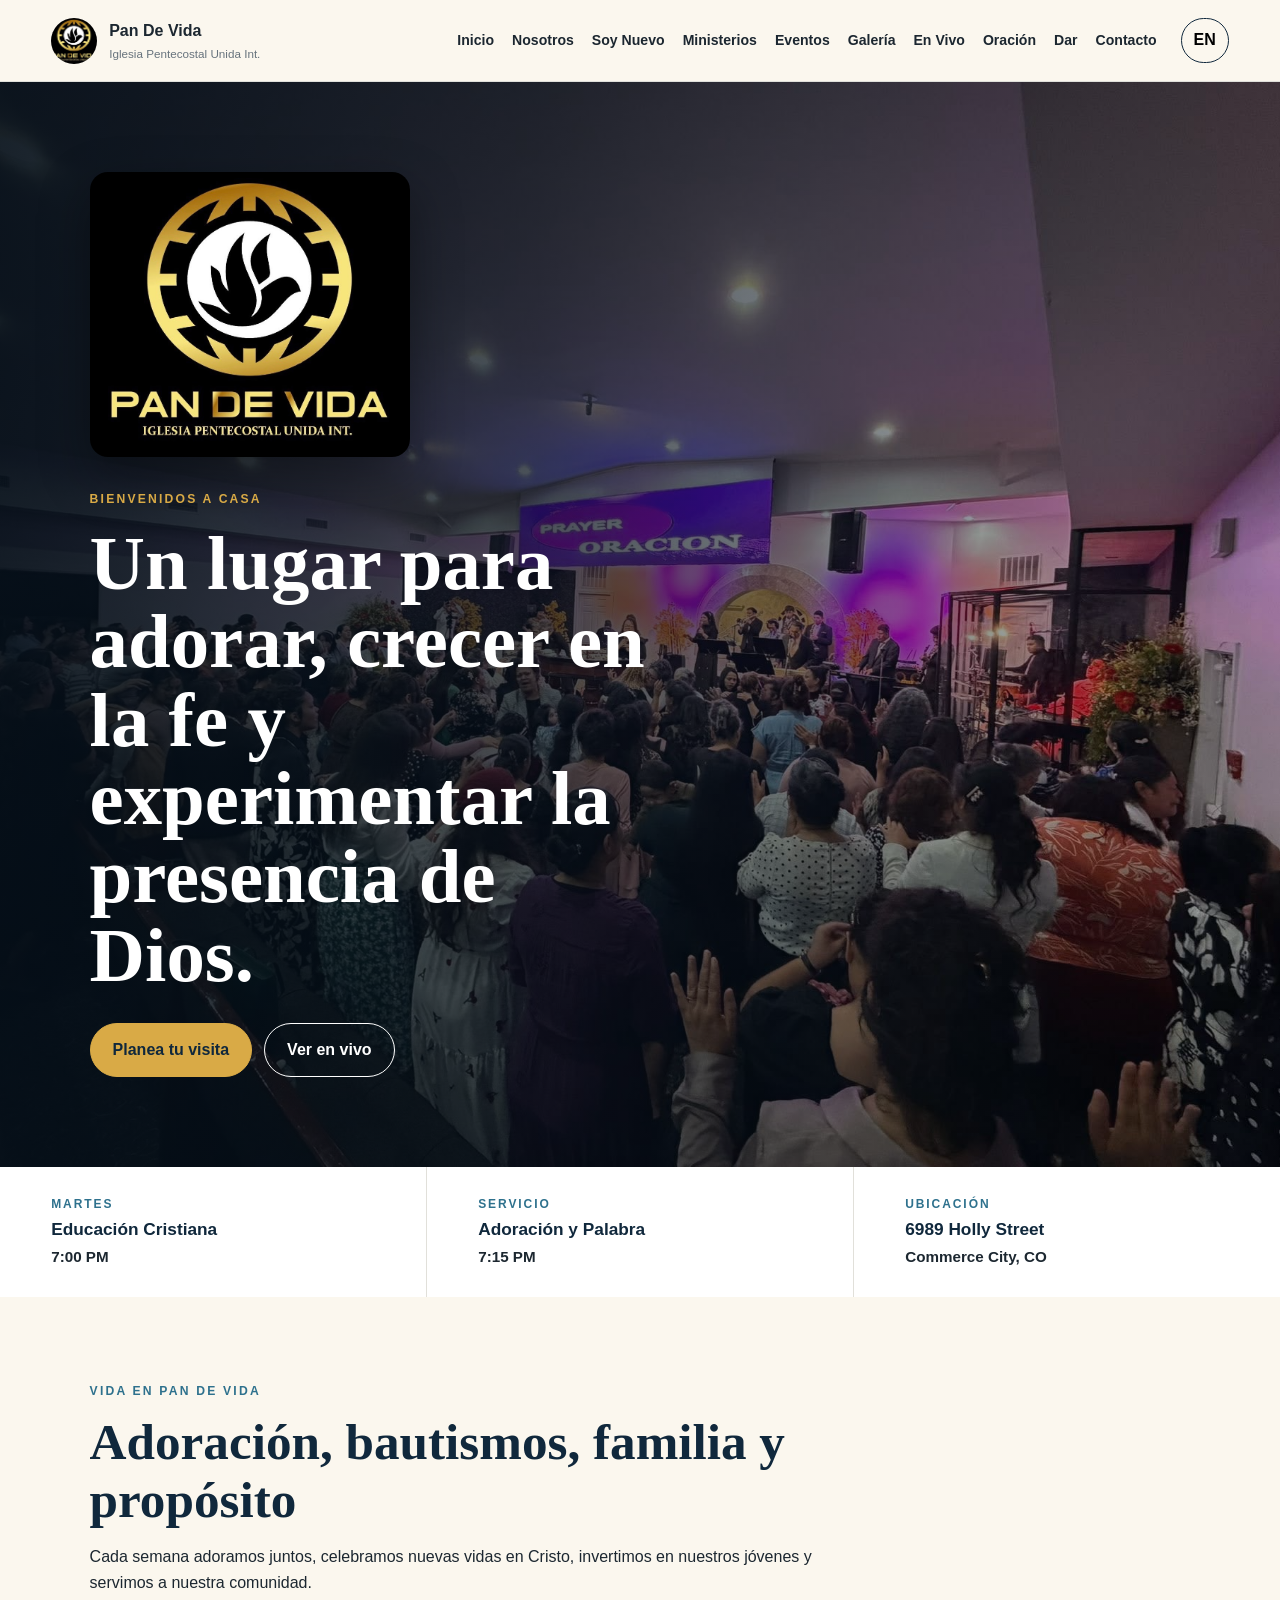
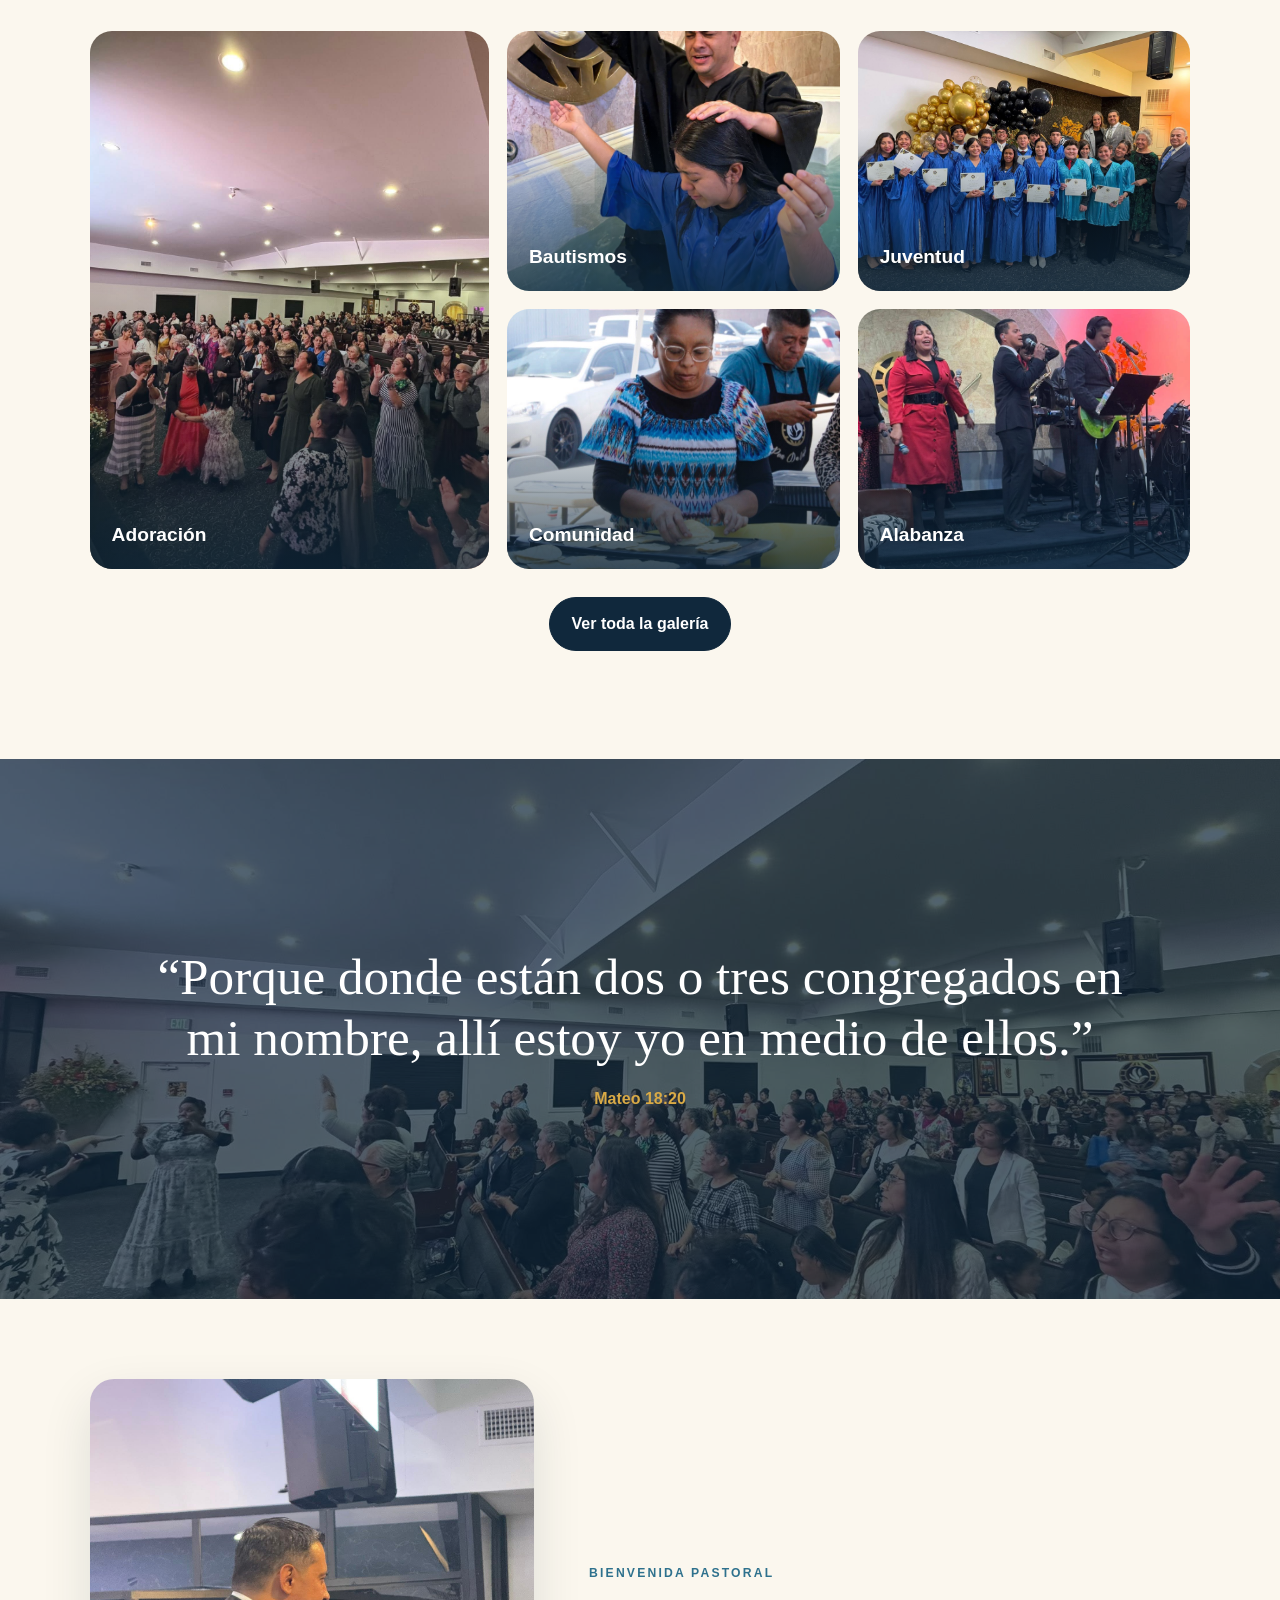
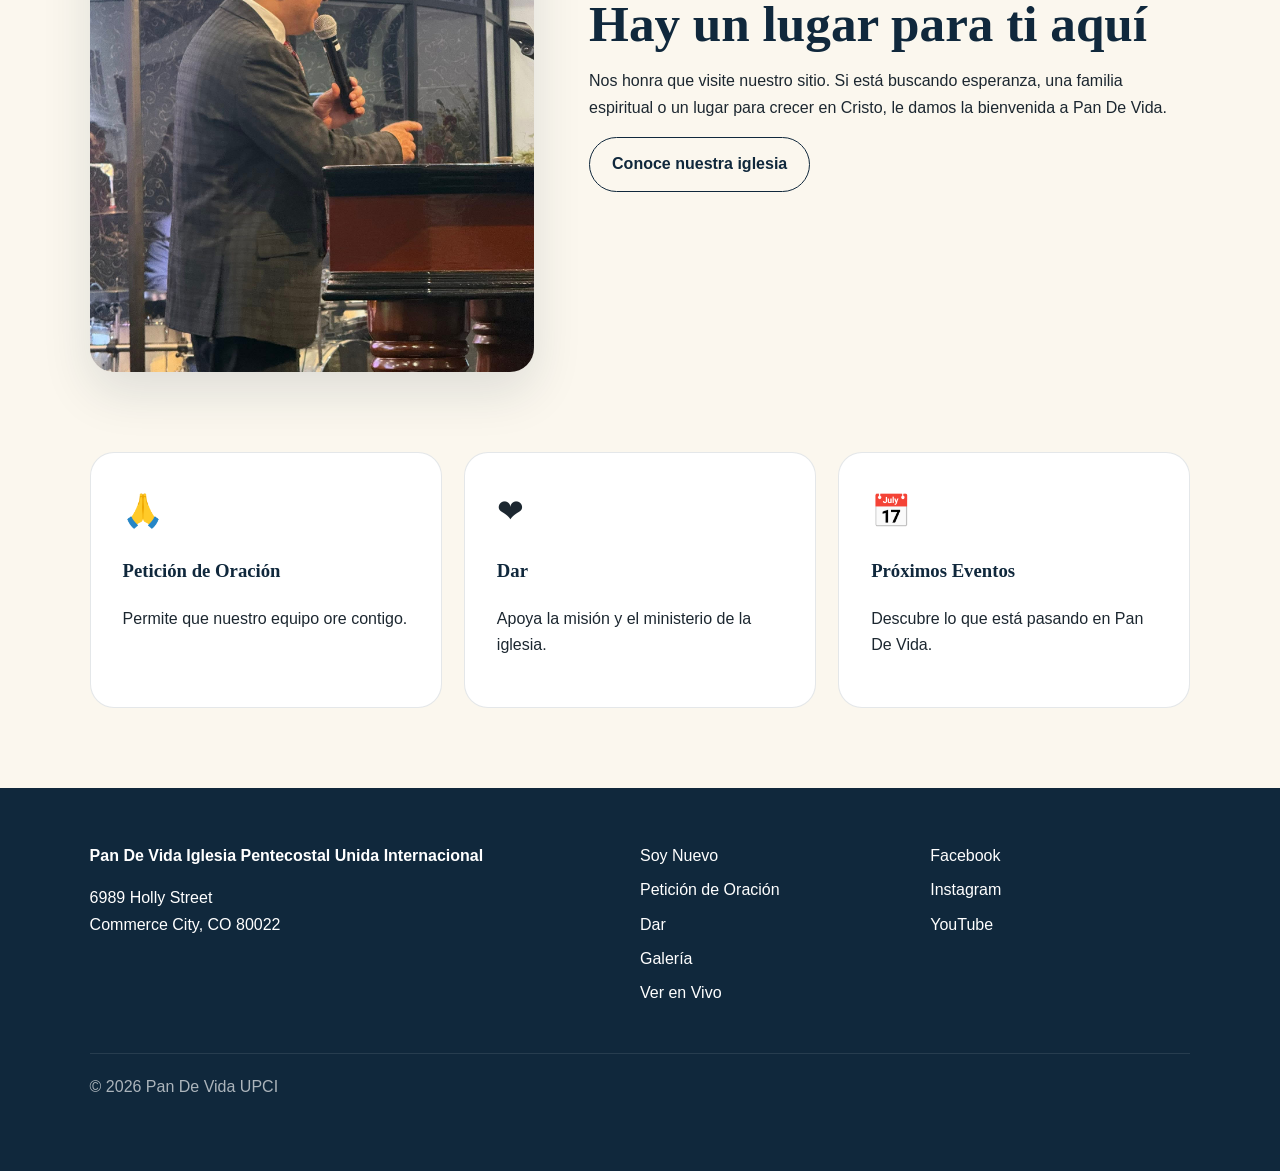
==== commit 93c8011a: "Add files via upload" ====
--- a/index.html
+++ b/index.html
@@ -16,7 +16,7 @@
   <a class="skip-link" href="#main">Skip to content</a>
   <header class="site-header">
     <a class="brand" href="index.html" aria-label="Pan De Vida Home">
-      <span class="brand-mark">PDV</span>
+      <span class="brand-mark image-brand"><img src="logo.jpg" alt="Pan De Vida logo"></span>
       <span class="brand-copy">
         <strong>Pan De Vida</strong>
         <small>Iglesia Pentecostal Unida Int.</small>
@@ -33,157 +33,13 @@
   </header>
 
   <main id="main">
-    
-<section class="hero home-hero media-hero">
-  <div class="hero-content">
-    <span class="eyebrow" data-es="Bienvenidos a casa" data-en="Welcome home">Bienvenidos a casa</span>
-    <h1 data-es="Un lugar para encontrar a Jesús, crecer en la fe y pertenecer."
-        data-en="A place to encounter Jesus, grow in faith, and belong.">
-      Un lugar para encontrar a Jesús, crecer en la fe y pertenecer.
-    </h1>
-    <p data-es="Una comunidad bilingüe y acogedora sirviendo a Commerce City y al área metropolitana de Denver."
-       data-en="A welcoming bilingual church serving Commerce City and the Denver metro area.">
-      Una comunidad bilingüe y acogedora sirviendo a Commerce City y al área metropolitana de Denver.
-    </p>
-    <div class="actions">
-      <a class="btn primary" href="new-here.html" data-es="Planea tu visita" data-en="Plan your visit">Planea tu visita</a>
-      <a class="btn secondary light" href="https://www.youtube.com/@pdvradioint/live" target="_blank" rel="noopener" data-es="Ver en vivo" data-en="Watch live">Ver en vivo</a>
-    </div>
-  </div>
-  <div class="hero-panel video-poster">
-      <a class="poster-link" href="https://www.youtube.com/@pdvradioint/live" target="_blank" rel="noopener" aria-label="Watch Pan De Vida live">
-        <span class="poster-play">▶</span>
-        <span data-es="Ver la iglesia en vivo" data-en="Watch the church live">Ver la iglesia en vivo</span>
-      </a>
-      <div class="poster-overlay"></div>
-      <div class="poster-content">
-    <span class="panel-kicker">Juan 6:35</span>
-    <blockquote data-es="“Yo soy el pan de vida; el que a mí viene, nunca tendrá hambre.”"
-                data-en="“I am the bread of life. Whoever comes to me will never go hungry.”">
-      “Yo soy el pan de vida; el que a mí viene, nunca tendrá hambre.”
-    </blockquote>
-      </div>
-    </div>
-</section>
-
-<section class="service-strip">
-  <div>
-    <span data-es="Martes" data-en="Tuesday">Martes</span>
-    <strong data-es="Educación Cristiana" data-en="Christian Education">Educación Cristiana</strong>
-    <b>7:00 PM</b>
-  </div>
-  <div>
-    <span data-es="Servicio" data-en="Service">Servicio</span>
-    <strong data-es="Adoración y Palabra" data-en="Worship and Word">Adoración y Palabra</strong>
-    <b>7:15 PM</b>
-  </div>
-  <div>
-    <span data-es="Ubicación" data-en="Location">Ubicación</span>
-    <strong>6989 Holly Street</strong>
-    <b>Commerce City, CO</b>
-  </div>
-</section>
-
-<section class="section">
-  <div class="section-heading">
-    <span class="eyebrow" data-es="Conéctate" data-en="Get connected">Conéctate</span>
-    <h2 data-es="Todo lo que necesitas, en un solo lugar" data-en="Everything you need, in one place">Todo lo que necesitas, en un solo lugar</h2>
-  </div>
-  <div class="card-grid three">
-    <a class="feature-card" href="prayer.html">
-      <span class="icon">🙏</span>
-      <h3 data-es="Petición de Oración" data-en="Prayer Request">Petición de Oración</h3>
-      <p data-es="Permite que nuestro equipo ore contigo." data-en="Let our ministry team pray with you.">Permite que nuestro equipo ore contigo.</p>
-    </a>
-    <a class="feature-card" href="giving.html">
-      <span class="icon">❤</span>
-      <h3 data-es="Dar en Línea" data-en="Give Online">Dar en Línea</h3>
-      <p data-es="Apoya la misión y el ministerio de la iglesia." data-en="Support the mission and ministry of the church.">Apoya la misión y el ministerio de la iglesia.</p>
-    </a>
-    <a class="feature-card" href="events.html">
-      <span class="icon">📅</span>
-      <h3 data-es="Próximos Eventos" data-en="Upcoming Events">Próximos Eventos</h3>
-      <p data-es="Descubre lo que está pasando en Pan De Vida." data-en="See what is happening at Pan De Vida.">Descubre lo que está pasando en Pan De Vida.</p>
-    </a>
-  </div>
-</section>
-
-
-<section class="section media-section">
-  <div class="section-heading">
-    <span class="eyebrow" data-es="Nuestra comunidad" data-en="Our community">Nuestra comunidad</span>
-    <h2 data-es="Adoración, enseñanza y vida en familia" data-en="Worship, teaching, and life together">Adoración, enseñanza y vida en familia</h2>
-    <p data-es="Conéctate con Pan De Vida a través de nuestros videos y redes sociales."
-       data-en="Connect with Pan De Vida through our videos and social media.">
-       Conéctate con Pan De Vida a través de nuestros videos y redes sociales.
-    </p>
-  </div>
-  <div class="media-grid">
-    <a class="media-card youtube-card" href="https://www.youtube.com/watch?v=n13n9nmO2DY" target="_blank" rel="noopener">
-      <img src="https://i.ytimg.com/vi/n13n9nmO2DY/hqdefault.jpg" alt="Pan De Vida Bible study video" loading="lazy">
-      <div class="media-card-copy">
-        <span>YouTube</span>
-        <h3 data-es="Estudio bíblico y enseñanza" data-en="Bible study and teaching">Estudio bíblico y enseñanza</h3>
-        <p data-es="Mira mensajes y estudios desde el canal oficial." data-en="Watch messages and studies from the official channel.">Mira mensajes y estudios desde el canal oficial.</p>
-      </div>
-    </a>
-    <a class="media-card social-photo-card facebook-photo" href="https://www.facebook.com/PanDeVidaIglesiaPentecostalUnida/" target="_blank" rel="noopener">
-      <div class="media-card-copy">
-        <span>Facebook</span>
-        <h3 data-es="Momentos de la iglesia" data-en="Church moments">Momentos de la iglesia</h3>
-        <p data-es="Fotos, celebraciones, bautismos y anuncios recientes." data-en="Photos, celebrations, baptisms, and recent announcements.">Fotos, celebraciones, bautismos y anuncios recientes.</p>
-      </div>
-    </a>
-    <a class="media-card social-photo-card instagram-photo" href="https://www.instagram.com/pandevidaupci/" target="_blank" rel="noopener">
-      <div class="media-card-copy">
-        <span>Instagram</span>
-        <h3 data-es="Eventos y ministerios" data-en="Events and ministries">Eventos y ministerios</h3>
-        <p data-es="Conoce lo más reciente de Pan De Vida UPCI." data-en="See the latest from Pan De Vida UPCI.">Conoce lo más reciente de Pan De Vida UPCI.</p>
-      </div>
-    </a>
-  </div>
-  <div class="center-actions">
-    <a class="btn primary" href="gallery.html" data-es="Abrir galería" data-en="Open gallery">Abrir galería</a>
-  </div>
-</section>
-
-<section class="split-section dark">
-  <div>
-    <span class="eyebrow gold" data-es="Un mensaje de bienvenida" data-en="A welcome message">Un mensaje de bienvenida</span>
-    <h2 data-es="Hay un lugar para ti aquí" data-en="There is a place for you here">Hay un lugar para ti aquí</h2>
-    <p data-es="Ya sea que seas nuevo en la iglesia, estés regresando a la fe o buscando un hogar espiritual, queremos que te sientas bienvenido."
-       data-en="Whether you are new to church, returning to faith, or looking for a spiritual home, we want you to feel welcome.">
-      Ya sea que seas nuevo en la iglesia, estés regresando a la fe o buscando un hogar espiritual, queremos que te sientas bienvenido.
-    </p>
-    <a class="text-link light-link" href="about.html" data-es="Conoce nuestra iglesia →" data-en="Learn about our church →">Conoce nuestra iglesia →</a>
-  </div>
-  <div class="quote-card">
-    <p data-es="Fe, familia, adoración y comunidad." data-en="Faith, family, worship, and community.">Fe, familia, adoración y comunidad.</p>
-  </div>
-</section>
-
-<section class="section">
-  <div class="section-heading">
-    <span class="eyebrow" data-es="Mira y escucha" data-en="Watch and listen">Mira y escucha</span>
-    <h2 data-es="Mensajes y transmisiones" data-en="Messages and livestreams">Mensajes y transmisiones</h2>
-  </div>
-  <div class="media-preview">
-    <div class="play-circle">▶</div>
-    <div>
-      <h3 data-es="Pan De Vida en YouTube" data-en="Pan De Vida on YouTube">Pan De Vida en YouTube</h3>
-      <p data-es="Mira servicios en vivo, educación cristiana y mensajes anteriores."
-         data-en="Watch live services, Christian education, and archived messages.">
-        Mira servicios en vivo, educación cristiana y mensajes anteriores.
-      </p>
-      <div class="actions">
-        <a class="btn primary" href="https://www.youtube.com/@pdvradioint/live" target="_blank" rel="noopener" data-es="Ver en vivo" data-en="Watch live">Ver en vivo</a>
-        <a class="btn secondary" href="watch.html" data-es="Explorar mensajes" data-en="Browse messages">Explorar mensajes</a>
-      </div>
-    </div>
-  </div>
-</section>
-
-  </main>
+<section class="photo-hero"><img src="prayer-service.jpg" alt="Pan De Vida congregation worshipping together"><div class="photo-hero-overlay"></div><div class="photo-hero-content"><img class="hero-logo" src="logo.jpg" alt="Pan De Vida Iglesia Pentecostal Unida Internacional"><span class="eyebrow gold" data-es="Bienvenidos a casa" data-en="Welcome home">Bienvenidos a casa</span><h1 data-es="Un lugar para adorar, crecer en la fe y experimentar la presencia de Dios." data-en="A place to worship, grow in faith, and experience the presence of God.">Un lugar para adorar, crecer en la fe y experimentar la presencia de Dios.</h1><div class="actions"><a class="btn gold-btn" href="new-here.html" data-es="Planea tu visita" data-en="Plan your visit">Planea tu visita</a><a class="btn secondary light" href="https://www.youtube.com/@pdvradioint/live" target="_blank" rel="noopener" data-es="Ver en vivo" data-en="Watch live">Ver en vivo</a></div></div></section>
+<section class="service-strip"><div><span data-es="Martes" data-en="Tuesday">Martes</span><strong data-es="Educación Cristiana" data-en="Christian Education">Educación Cristiana</strong><b>7:00 PM</b></div><div><span data-es="Servicio" data-en="Service">Servicio</span><strong data-es="Adoración y Palabra" data-en="Worship and Word">Adoración y Palabra</strong><b>7:15 PM</b></div><div><span data-es="Ubicación" data-en="Location">Ubicación</span><strong>6989 Holly Street</strong><b>Commerce City, CO</b></div></section>
+<section class="section"><div class="section-heading"><span class="eyebrow" data-es="Vida en Pan De Vida" data-en="Life at Pan De Vida">Vida en Pan De Vida</span><h2 data-es="Adoración, bautismos, familia y propósito" data-en="Worship, baptisms, family, and purpose">Adoración, bautismos, familia y propósito</h2><p data-es="Cada semana adoramos juntos, celebramos nuevas vidas en Cristo, invertimos en nuestros jóvenes y servimos a nuestra comunidad." data-en="Each week we worship together, celebrate new life in Christ, invest in our youth, and serve our community.">Cada semana adoramos juntos, celebramos nuevas vidas en Cristo, invertimos en nuestros jóvenes y servimos a nuestra comunidad.</p></div><div class="home-photo-grid"><a class="home-photo large" href="gallery.html"><img src="worship-wide-1.jpg" alt="Pan De Vida worship service"><span data-es="Adoración" data-en="Worship">Adoración</span></a><a class="home-photo" href="gallery.html"><img src="baptism-action.jpg" alt="Baptism at Pan De Vida"><span data-es="Bautismos" data-en="Baptisms">Bautismos</span></a><a class="home-photo" href="gallery.html"><img src="graduates-group.jpg" alt="Pan De Vida youth graduates"><span data-es="Juventud" data-en="Youth">Juventud</span></a><a class="home-photo" href="gallery.html"><img src="fellowship.jpg" alt="Church community fellowship"><span data-es="Comunidad" data-en="Community">Comunidad</span></a><a class="home-photo" href="gallery.html"><img src="worship-team.jpg" alt="Pan De Vida worship team"><span data-es="Alabanza" data-en="Praise">Alabanza</span></a></div><div class="center-actions"><a class="btn primary" href="gallery.html" data-es="Ver toda la galería" data-en="View full gallery">Ver toda la galería</a></div></section>
+<section class="scripture-banner"><img src="worship-wide-2.jpg" alt="Congregation worshipping at Pan De Vida"><div class="scripture-overlay"></div><div class="scripture-content"><blockquote data-es="“Porque donde están dos o tres congregados en mi nombre, allí estoy yo en medio de ellos.”" data-en="“For where two or three gather in my name, there am I with them.”">“Porque donde están dos o tres congregados en mi nombre, allí estoy yo en medio de ellos.”</blockquote><cite>Mateo 18:20</cite></div></section>
+<section class="section"><div class="pastor-welcome"><div class="pastor-image-wrap"><img src="pastor-preaching.jpg" alt="Pastor speaking at Pan De Vida"></div><div><span class="eyebrow" data-es="Bienvenida pastoral" data-en="Pastoral welcome">Bienvenida pastoral</span><h2 data-es="Hay un lugar para ti aquí" data-en="There is a place for you here">Hay un lugar para ti aquí</h2><p data-es="Nos honra que visite nuestro sitio. Si está buscando esperanza, una familia espiritual o un lugar para crecer en Cristo, le damos la bienvenida a Pan De Vida." data-en="We are honored that you are visiting our website. Whether you are searching for hope, a church family, or a place to grow in Christ, you are welcome at Pan De Vida.">Nos honra que visite nuestro sitio. Si está buscando esperanza, una familia espiritual o un lugar para crecer en Cristo, le damos la bienvenida a Pan De Vida.</p><a class="btn secondary" href="about.html" data-es="Conoce nuestra iglesia" data-en="Learn about our church">Conoce nuestra iglesia</a></div></div></section>
+<section class="section compact"><div class="card-grid three"><a class="feature-card" href="prayer.html"><span class="icon">🙏</span><h3 data-es="Petición de Oración" data-en="Prayer Request">Petición de Oración</h3><p data-es="Permite que nuestro equipo ore contigo." data-en="Let our ministry team pray with you.">Permite que nuestro equipo ore contigo.</p></a><a class="feature-card" href="giving.html"><span class="icon">❤</span><h3 data-es="Dar" data-en="Give">Dar</h3><p data-es="Apoya la misión y el ministerio de la iglesia." data-en="Support the mission and ministry of the church.">Apoya la misión y el ministerio de la iglesia.</p></a><a class="feature-card" href="events.html"><span class="icon">📅</span><h3 data-es="Próximos Eventos" data-en="Upcoming Events">Próximos Eventos</h3><p data-es="Descubre lo que está pasando en Pan De Vida." data-en="See what is happening at Pan De Vida.">Descubre lo que está pasando en Pan De Vida.</p></a></div></section>
+</main>
 
   <footer class="site-footer">
     <div>
--- a/styles.css
+++ b/styles.css
@@ -351,3 +351,5 @@
   .gallery-grid{grid-template-columns:1fr}
   .gallery-item.wide{grid-column:auto;min-height:360px}
 }
+
+.image-brand{overflow:hidden;background:#000;padding:0}.image-brand img{width:100%;height:100%;object-fit:cover}.photo-hero{position:relative;min-height:760px;display:flex;align-items:center;overflow:hidden}.photo-hero>img{position:absolute;inset:0;width:100%;height:100%;object-fit:cover}.photo-hero-overlay{position:absolute;inset:0;background:linear-gradient(90deg,rgba(5,15,25,.92),rgba(5,15,25,.72) 42%,rgba(5,15,25,.24))}.photo-hero-content{position:relative;z-index:2;max-width:760px;padding:90px clamp(20px,7vw,110px);color:#fff}.photo-hero-content h1{font-family:"Playfair Display",serif;font-size:clamp(3.2rem,6vw,6.2rem);line-height:1.02;margin:.18em 0 .35em}.hero-logo{width:min(320px,72vw);border-radius:18px;margin-bottom:28px;box-shadow:0 18px 50px rgba(0,0,0,.35)}.home-photo-grid{display:grid;grid-template-columns:1.2fr 1fr 1fr;grid-auto-rows:260px;gap:18px}.home-photo{position:relative;overflow:hidden;border-radius:22px;min-height:260px}.home-photo.large{grid-row:span 2}.home-photo img{width:100%;height:100%;object-fit:cover;transition:transform .35s}.home-photo::after{content:"";position:absolute;inset:0;background:linear-gradient(to top,rgba(16,40,60,.78),transparent 62%)}.home-photo span{position:absolute;left:22px;bottom:18px;z-index:2;color:#fff;font-weight:800;font-size:1.2rem}.home-photo:hover img{transform:scale(1.04)}.scripture-banner{position:relative;min-height:540px;display:grid;place-items:center;overflow:hidden}.scripture-banner>img{position:absolute;inset:0;width:100%;height:100%;object-fit:cover}.scripture-overlay{position:absolute;inset:0;background:rgba(16,40,60,.72)}.scripture-content{position:relative;z-index:2;width:min(1000px,90%);text-align:center;color:#fff}.scripture-content blockquote{font-family:"Playfair Display",serif;font-size:clamp(2.2rem,4vw,4.4rem);line-height:1.2;margin:0 0 18px}.scripture-content cite{color:var(--gold);font-weight:800;font-style:normal}.pastor-welcome{display:grid;grid-template-columns:.85fr 1.15fr;gap:55px;align-items:center}.pastor-image-wrap{min-height:560px;border-radius:var(--radius);overflow:hidden;box-shadow:var(--shadow)}.pastor-image-wrap img{width:100%;height:100%;object-fit:cover}.pastor-welcome h2{font-family:"Playfair Display",serif;font-size:clamp(2.5rem,4vw,4.4rem);color:var(--navy);line-height:1.1;margin:.2em 0}.real-gallery-grid{columns:3 320px;column-gap:18px}.real-gallery-item{break-inside:avoid;margin:0 0 18px;position:relative;border-radius:20px;overflow:hidden;background:#fff;box-shadow:var(--shadow)}.real-gallery-item img{width:100%;display:block}.real-gallery-item figcaption{position:absolute;left:14px;bottom:14px;background:rgba(16,40,60,.86);color:#fff;padding:8px 12px;border-radius:999px;font-weight:800}.watch-photo{width:100%;aspect-ratio:16/9;object-fit:cover;border-radius:16px;margin-bottom:18px}@media(max-width:900px){.photo-hero{min-height:680px}.photo-hero-overlay{background:linear-gradient(to top,rgba(5,15,25,.92),rgba(5,15,25,.5))}.photo-hero-content{align-self:flex-end;padding-bottom:70px}.home-photo-grid{grid-template-columns:1fr 1fr;grid-auto-rows:220px}.home-photo.large{grid-row:span 1;grid-column:1/-1}.pastor-welcome{grid-template-columns:1fr}}@media(max-width:600px){.home-photo-grid{grid-template-columns:1fr}.home-photo.large{grid-column:auto}.photo-hero-content h1{font-size:2.8rem}.hero-logo{width:220px}.pastor-image-wrap{min-height:430px}}
